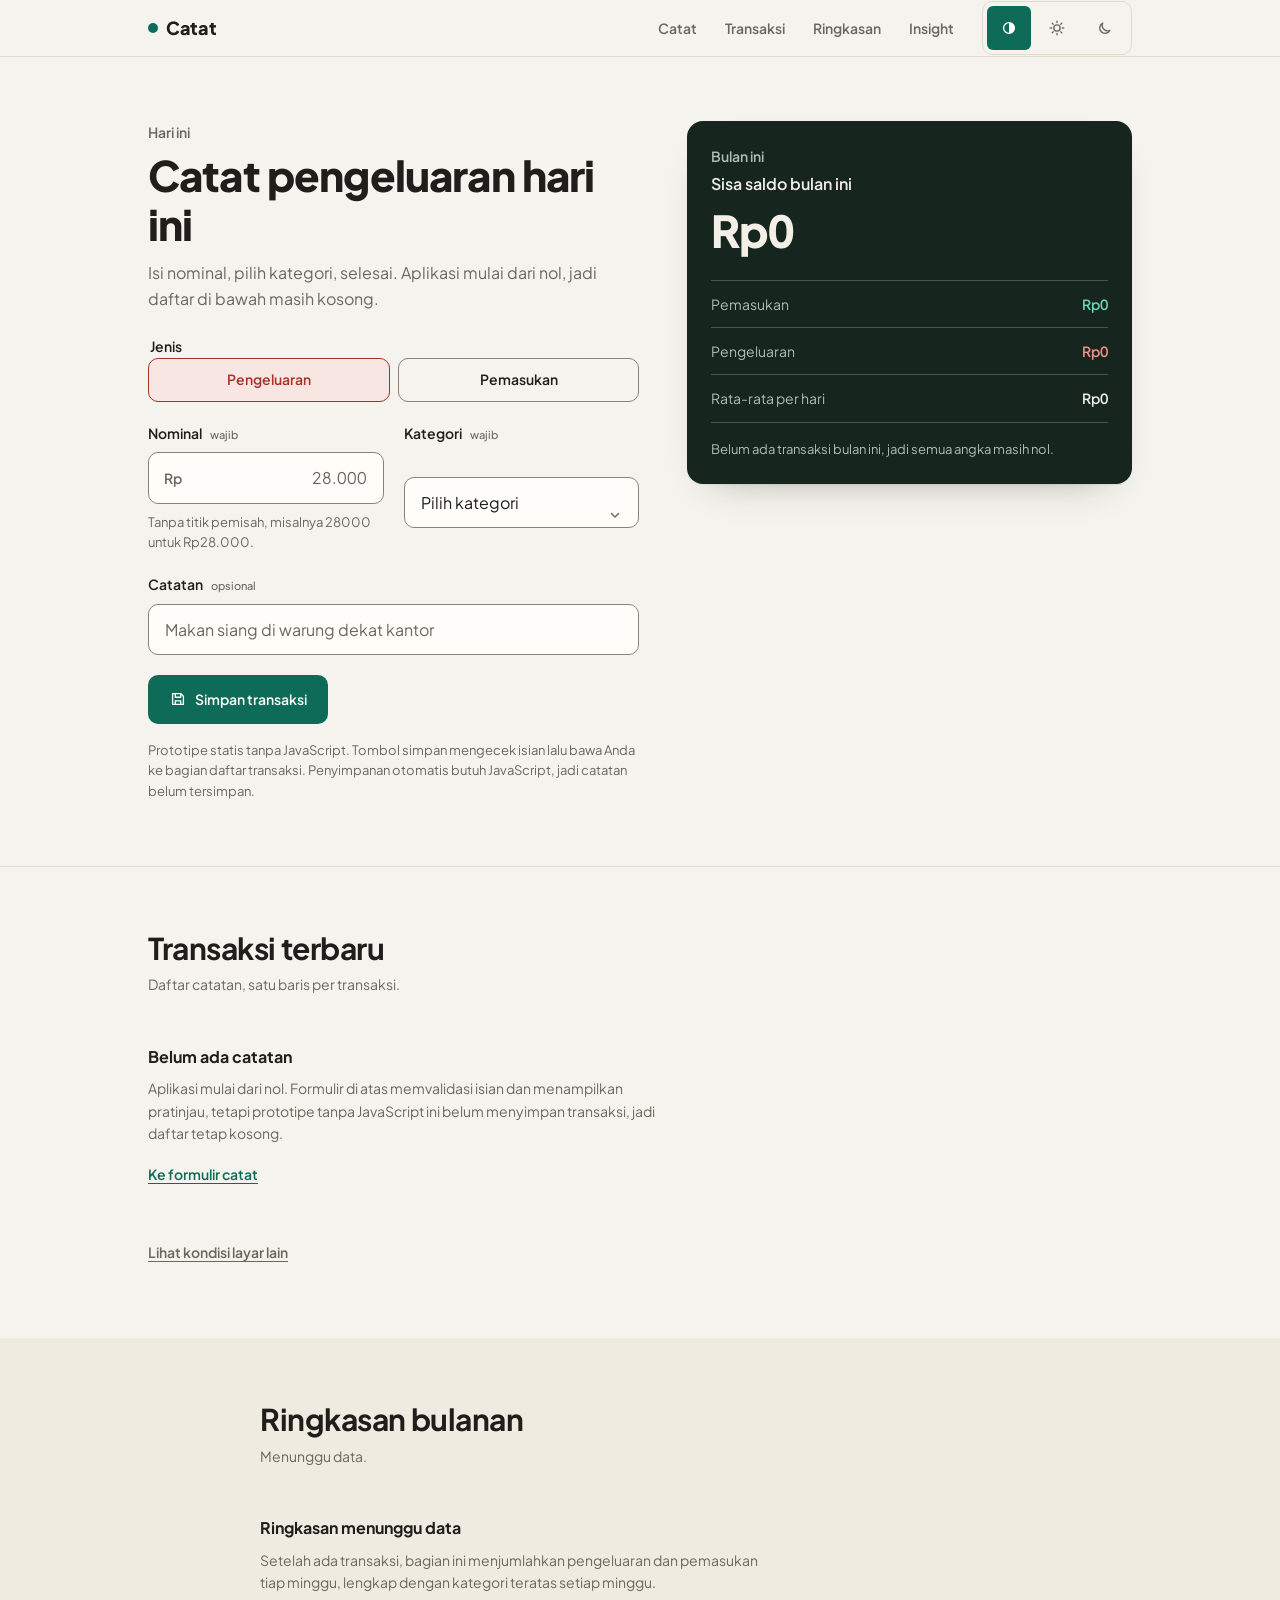
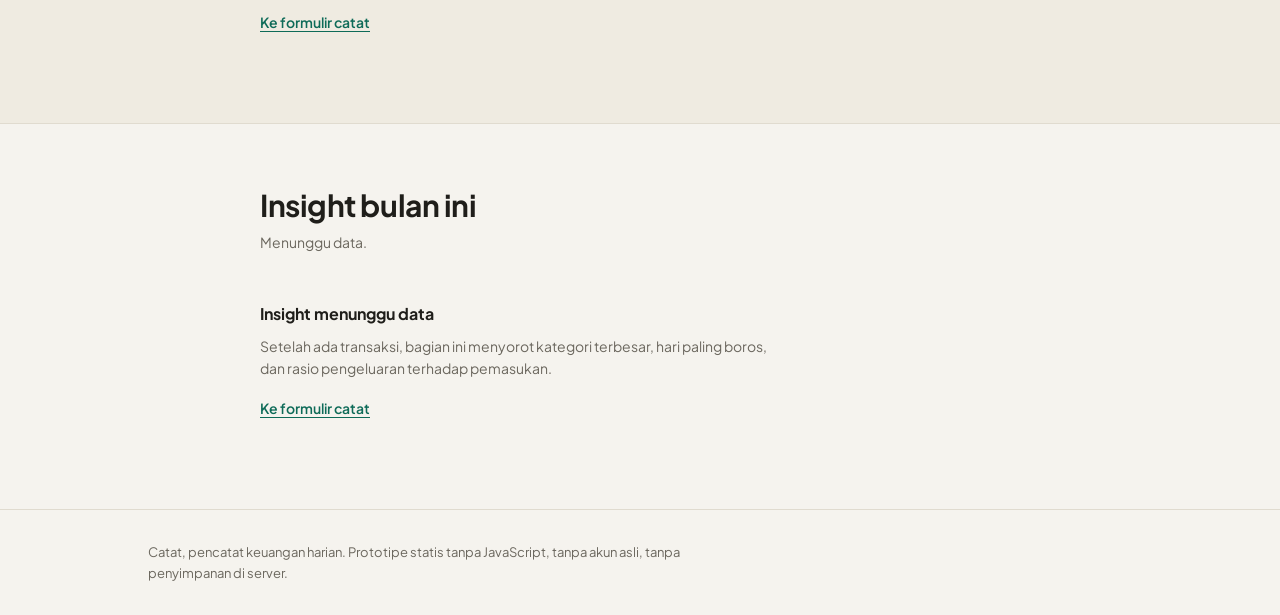
==== app.html @ de1c6856 "login page" ====
<!DOCTYPE html>
<html lang="id">
<head>
<meta charset="utf-8">
<meta name="viewport" content="width=device-width, initial-scale=1">
<meta name="color-scheme" content="light dark">
<meta name="description" content="Catat aplikasi, catat pengeluaran dan pemasukan harian. Mulai dari nol, tanpa transaksi contoh.">
<title>Aplikasi Catat</title>
<link rel="preconnect" href="https://fonts.googleapis.com">
<link rel="preconnect" href="https://fonts.gstatic.com" crossorigin>
<link href="https://fonts.googleapis.com/css2?family=Plus+Jakarta+Sans:wght@400;500;600;700;800&display=swap" rel="stylesheet">
<link rel="stylesheet" href="style.css">
</head>
<body>
<a class="skip-link" href="#main">Langsung ke konten</a>

<svg width="0" height="0" aria-hidden="true" focusable="false" class="svg-defs">
  <defs>
    <symbol id="i-buka" viewBox="0 0 20 20">
      <path d="M5.5 8 10 12.5 14.5 8" fill="none" stroke="currentColor" stroke-width="1.75" stroke-linecap="round" stroke-linejoin="round"/>
    </symbol>
    <symbol id="i-simpan" viewBox="0 0 20 20">
      <path d="M4 4h9l3 3v9H4zM7 4v4h6V4M7 16v-4h6v4" fill="none" stroke="currentColor" stroke-width="1.5" stroke-linejoin="round"/>
    </symbol>
    <symbol id="i-terang" viewBox="0 0 20 20">
      <circle cx="10" cy="10" r="3.5" fill="none" stroke="currentColor" stroke-width="1.5"/>
      <path d="M10 2.5v1.5M10 16v1.5M2.5 10H4M16 10h1.5M4.7 4.7l1.1 1.1M14.2 14.2l1.1 1.1M15.3 4.7l-1.1 1.1M5.8 14.2l-1.1 1.1" fill="none" stroke="currentColor" stroke-width="1.5" stroke-linecap="round"/>
    </symbol>
    <symbol id="i-gelap" viewBox="0 0 20 20">
      <path d="M15.5 12.5A6 6 0 0 1 7.5 4.5a6 6 0 1 0 8 8Z" fill="none" stroke="currentColor" stroke-width="1.5" stroke-linejoin="round"/>
    </symbol>
    <symbol id="i-sistem" viewBox="0 0 20 20">
      <circle cx="10" cy="10" r="6" fill="none" stroke="currentColor" stroke-width="1.5"/>
      <path d="M10 4a6 6 0 0 1 0 12Z" fill="currentColor"/>
    </symbol>
    <symbol id="i-peringatan" viewBox="0 0 20 20">
      <path d="M10 3.5 17.5 16.5h-15z" fill="none" stroke="currentColor" stroke-width="1.5" stroke-linejoin="round"/>
      <path d="M10 8.5v3.5" fill="none" stroke="currentColor" stroke-width="1.75" stroke-linecap="round"/>
      <path d="M10 14.5h.01" fill="none" stroke="currentColor" stroke-width="2" stroke-linecap="round"/>
    </symbol>
  </defs>
</svg>

<header class="topbar">
  <div class="wrap topbar-inner">
    <a class="wordmark" href="index.html">
      <span class="wordmark-mark" aria-hidden="true"></span>
      <span class="wordmark-text">Catat</span>
    </a>

    <nav class="topnav" aria-label="Bagian aplikasi">
      <a class="topnav-link" href="#catat">Catat</a>
      <a class="topnav-link" href="#transaksi-terbaru">Transaksi</a>
      <a class="topnav-link" href="#ringkasan-bulanan">Ringkasan</a>
      <a class="topnav-link" href="#insight">Insight</a>
    </nav>

    <fieldset class="appearance">
      <legend class="sr-only">Tampilan halaman</legend>
      <input class="appearance-input" type="radio" name="tampilan" id="tampilan-sistem" value="sistem" checked>
      <label class="appearance-option" for="tampilan-sistem" title="Ikuti pengaturan perangkat">
        <svg class="icon" aria-hidden="true" width="18" height="18"><use href="#i-sistem"/></svg>
        <span class="sr-only">Ikuti pengaturan perangkat</span>
      </label>
      <input class="appearance-input" type="radio" name="tampilan" id="tampilan-terang" value="terang">
      <label class="appearance-option" for="tampilan-terang" title="Tampilan terang">
        <svg class="icon" aria-hidden="true" width="18" height="18"><use href="#i-terang"/></svg>
        <span class="sr-only">Tampilan terang</span>
      </label>
      <input class="appearance-input" type="radio" name="tampilan" id="tampilan-gelap" value="gelap">
      <label class="appearance-option" for="tampilan-gelap" title="Tampilan gelap">
        <svg class="icon" aria-hidden="true" width="18" height="18"><use href="#i-gelap"/></svg>
        <span class="sr-only">Tampilan gelap</span>
      </label>
    </fieldset>
  </div>
</header>

<main id="main">

  <section class="section section-entry" id="catat" aria-labelledby="judul-catat">
    <div class="wrap entry-grid">

      <div class="entry-form-col">
        <p class="section-kicker">Hari ini</p>
        <h1 class="h1" id="judul-catat">Catat pengeluaran hari ini</h1>
        <p class="lede">Isi nominal, pilih kategori, selesai. Aplikasi mulai dari nol, jadi daftar di bawah masih kosong.</p>

        <form class="entry-form" action="#transaksi-terbaru" method="get">

          <fieldset class="field-group">
            <legend class="label">Jenis</legend>
            <div class="segmented">
              <input class="segmented-input" type="radio" name="jenis" id="jenis-keluar" value="keluar" checked>
              <label class="segmented-option segmented-option--out" for="jenis-keluar">Pengeluaran</label>
              <input class="segmented-input" type="radio" name="jenis" id="jenis-masuk" value="masuk">
              <label class="segmented-option segmented-option--in" for="jenis-masuk">Pemasukan</label>
            </div>
          </fieldset>

          <div class="field-row">
            <p class="field">
              <label class="label" for="nominal">Nominal <span class="label-required" aria-hidden="true">wajib</span></label>
              <span class="input-money">
                <span class="input-affix" aria-hidden="true">Rp</span>
                <input class="input input--money" type="number" id="nominal" name="nominal" min="1000" step="100" inputmode="numeric" placeholder="28.000" required aria-describedby="bantuan-nominal">
              </span>
              <span class="hint" id="bantuan-nominal">Tanpa titik pemisah, misalnya 28000 untuk Rp28.000.</span>
            </p>

            <p class="field">
              <label class="label" for="kategori">Kategori <span class="label-required" aria-hidden="true">wajib</span></label>
              <span class="select-wrap">
                <select class="select" id="kategori" name="kategori" required>
                  <option value="" disabled selected>Pilih kategori</option>
                  <optgroup label="Pengeluaran">
                    <option value="makanan">Makanan dan Minuman</option>
                    <option value="transportasi">Transportasi</option>
                    <option value="belanja">Belanja</option>
                    <option value="lainnya">Lainnya</option>
                  </optgroup>
                  <optgroup label="Pemasukan">
                    <option value="gaji">Gaji</option>
                    <option value="bonus">Bonus</option>
                    <option value="lainnya-masuk">Lainnya</option>
                  </optgroup>
                </select>
                <svg class="icon select-caret" aria-hidden="true" width="16" height="16"><use href="#i-buka"/></svg>
              </span>
            </p>
          </div>

          <p class="field">
            <label class="label" for="catatan">Catatan <span class="label-optional">opsional</span></label>
            <input class="input" type="text" id="catatan" name="catatan" maxlength="60" placeholder="Makan siang di warung dekat kantor">
          </p>

          <p class="entry-preview" role="status">
            <span class="entry-preview-label">Siap dicatat</span>
            <span class="entry-preview-text"></span>
          </p>

          <div class="field-error" role="alert">
            <svg class="icon" aria-hidden="true" width="18" height="18"><use href="#i-peringatan"/></svg>
            <p class="field-error-text">Nominal dan kategori belum lengkap. Isi keduanya sebelum menyimpan.</p>
          </div>

          <button class="btn btn--primary" type="submit">
            <svg class="icon" aria-hidden="true" width="18" height="18"><use href="#i-simpan"/></svg>
            Simpan transaksi
          </button>

          <p class="form-note">Prototipe statis tanpa JavaScript. Tombol simpan mengecek isian lalu bawa Anda ke bagian daftar transaksi. Penyimpanan otomatis butuh JavaScript, jadi catatan belum tersimpan.</p>
        </form>
      </div>

      <aside class="panel" aria-labelledby="judul-panel">
        <p class="panel-kicker">Bulan ini</p>
        <h2 class="panel-title" id="judul-panel">Sisa saldo bulan ini</h2>
        <p class="panel-figure">Rp0</p>

        <dl class="panel-rows">
          <div class="panel-row">
            <dt>Pemasukan</dt>
            <dd class="num num--in">Rp0</dd>
          </div>
          <div class="panel-row">
            <dt>Pengeluaran</dt>
            <dd class="num num--out">Rp0</dd>
          </div>
          <div class="panel-row">
            <dt>Rata-rata per hari</dt>
            <dd class="num">Rp0</dd>
          </div>
        </dl>

        <p class="panel-foot">Belum ada transaksi bulan ini, jadi semua angka masih nol.</p>
      </aside>

    </div>
  </section>

  <section class="section section-ledger" id="transaksi-terbaru" aria-labelledby="judul-transaksi">
    <div class="wrap">

      <header class="section-head">
        <div>
          <h2 class="h2" id="judul-transaksi">Transaksi terbaru</h2>
          <p class="section-meta">Daftar catatan, satu baris per transaksi.</p>
        </div>
      </header>

      <div class="state state--empty">
        <p class="state-title">Belum ada catatan</p>
        <p class="state-text">Aplikasi mulai dari nol. Formulir di atas memvalidasi isian dan menampilkan pratinjau, tetapi prototipe tanpa JavaScript ini belum menyimpan transaksi, jadi daftar tetap kosong.</p>
        <p class="state-action"><a href="#catat">Ke formulir catat</a></p>
      </div>

      <div class="state state--loading" role="status">
        <p class="state-title">Memuat catatan</p>
        <div class="skeleton" aria-hidden="true"><span class="skeleton-bar"></span><span class="skeleton-bar"></span><span class="skeleton-bar"></span></div>
      </div>

      <div class="state state--error" role="alert">
        <p class="state-title"><svg class="icon" aria-hidden="true" width="18" height="18"><use href="#i-peringatan"/></svg> Catatan gagal dimuat</p>
        <p class="state-text">Penyimpanan lokal tidak dapat dibaca. Periksa izin penyimpanan peramban, lalu muat ulang halaman.</p>
      </div>

      <div class="ledger-foot">
        <details class="state-switch">
          <summary class="state-switch-summary">Lihat kondisi layar lain</summary>
          <div class="state-switch-body">
            <p class="state-switch-note">Prototipe statis, jadi kondisi berikut disimulasikan untuk menunjukkan tampilan layar yang akan muncul saat ada data.</p>
            <input class="state-input" type="radio" name="kondisi" id="kondisi-kosong" value="kosong" checked>
            <label class="chip" for="kondisi-kosong">Belum ada data</label>
            <input class="state-input" type="radio" name="kondisi" id="kondisi-memuat" value="memuat">
            <label class="chip" for="kondisi-memuat">Sedang memuat</label>
            <input class="state-input" type="radio" name="kondisi" id="kondisi-gagal" value="gagal">
            <label class="chip" for="kondisi-gagal">Gagal memuat</label>
          </div>
        </details>
      </div>

    </div>
  </section>

  <section class="section section-weeks" id="ringkasan-bulanan" aria-labelledby="judul-ringkasan">
    <div class="wrap wrap--narrow">
      <header class="section-head">
        <div>
          <h2 class="h2" id="judul-ringkasan">Ringkasan bulanan</h2>
          <p class="section-meta">Menunggu data.</p>
        </div>
      </header>

      <div class="state state--empty">
        <p class="state-title">Ringkasan menunggu data</p>
        <p class="state-text">Setelah ada transaksi, bagian ini menjumlahkan pengeluaran dan pemasukan tiap minggu, lengkap dengan kategori teratas setiap minggu.</p>
        <p class="state-action"><a href="#catat">Ke formulir catat</a></p>
      </div>
    </div>
  </section>

  <section class="section section-insight" id="insight" aria-labelledby="judul-insight">
    <div class="wrap wrap--narrow">
      <header class="section-head">
        <div>
          <h2 class="h2" id="judul-insight">Insight bulan ini</h2>
          <p class="section-meta">Menunggu data.</p>
        </div>
      </header>

      <div class="state state--empty">
        <p class="state-title">Insight menunggu data</p>
        <p class="state-text">Setelah ada transaksi, bagian ini menyorot kategori terbesar, hari paling boros, dan rasio pengeluaran terhadap pemasukan.</p>
        <p class="state-action"><a href="#catat">Ke formulir catat</a></p>
      </div>
    </div>
  </section>

</main>

<footer class="footer">
  <div class="wrap footer-inner">
    <p class="footer-text">Catat, pencatat keuangan harian. Prototipe statis tanpa JavaScript, tanpa akun asli, tanpa penyimpanan di server.</p>
  </div>
</footer>
</body>
</html>
---- style.css ----
/* Angka tabular dipakai di kolom rupiah supaya nominal sejajar vertikal, dan
   bayangan hanya untuk panel saldo karena panel itu titik fokus halaman. */

:root {
  color-scheme: light dark;

  --bg: #f5f3ee;
  --surface: #fffdfa;
  --sunken: #efebe1;
  --text: #1f1e1a;
  --text-muted: #6b675e;
  --border: #e0dbcf;
  --border-control: #8a8275;
  --accent: #0e6b58;
  --accent-strong: #0a5445;
  --accent-soft: #dcece7;
  --on-accent: #ffffff;
  --danger: #a8322a;
  --danger-soft: #f8e6e3;
  --panel-bg: #16261f;
  --panel-text: #f2efe7;
  --panel-muted: #aebdb5;
  --panel-in: #6fd3b6;
  --panel-out: #f0928a;
  --panel-line: #3e5a4e;
  --focus: #0e6b58;

  --font: "Plus Jakarta Sans", system-ui, -apple-system, "Segoe UI", sans-serif;
  --fs-3xs: 0.6875rem;
  --fs-xs: 0.8125rem;
  --fs-sm: 0.875rem;
  --fs-base: 1rem;
  --fs-lg: 1.125rem;
  --fs-xl: clamp(1.125rem, 1.05rem + 0.4vw, 1.3125rem);
  --fs-2xl: clamp(1.5rem, 1.28rem + 1vw, 1.875rem);
  --fs-3xl: clamp(1.75rem, 1.4rem + 1.7vw, 2.625rem);
  --fs-figure: clamp(2rem, 1.55rem + 2.4vw, 2.75rem);
  --lh-tight: 1.15;
  --lh-snug: 1.35;
  --lh-normal: 1.6;

  --space-1: 0.25rem;
  --space-2: 0.5rem;
  --space-3: 0.75rem;
  --space-4: 1rem;
  --space-5: 1.25rem;
  --space-6: 1.5rem;
  --space-8: 2rem;
  --space-10: 2.5rem;
  --space-12: 3rem;
  --space-16: 4rem;

  /* Radius: kontrol rapat, panel longgar */
  --r-sm: 6px;
  --r-md: 10px;
  --r-lg: 16px;
  --r-pill: 999px;

  --shadow-panel: 0 1px 2px rgb(31 30 26 / 0.07), 0 18px 40px -28px rgb(31 30 26 / 0.45);

  --hair: 1px;
  --bar-h: 6px;
  --focus-ring: 2px;

  --wrap: 64rem;
  --wrap-narrow: 50rem;
  --topbar-h: 3.5rem;
  --tap: 2.75rem;

  --dur-fast: 150ms;
  --dur: 200ms;
  --dur-slow: 280ms;
  --ease: cubic-bezier(0.2, 0, 0.1, 1);
}

/* Mode gelap aktif dari pilihan pengguna atau dari setelan sistem */
@media (prefers-color-scheme: dark) {
  :root:has(#tampilan-sistem:checked) {
    --bg: #17150f;
    --surface: #1f1c16;
    --sunken: #2a261e;
    --text: #f0ece3;
    --text-muted: #a8a296;
    --border: #36322a;
    --border-control: #6e6a5e;
    --accent: #5cc4a9;
    --accent-strong: #7ad6bf;
    --accent-soft: #16302a;
    --on-accent: #0a1f1a;
    --danger: #f0928a;
    --danger-soft: #3a1f1c;
    --panel-bg: #242019;
    --panel-text: #f0ece3;
    --panel-muted: #a8a296;
    --panel-in: #5cc4a9;
    --panel-out: #f0928a;
    --panel-line: #3a362e;
    --focus: #7ad6bf;
  }
}

:root:has(#tampilan-gelap:checked) {
  --bg: #17150f;
  --surface: #1f1c16;
  --sunken: #2a261e;
  --text: #f0ece3;
  --text-muted: #a8a296;
  --border: #36322a;
  --border-control: #6e6a5e;
  --accent: #5cc4a9;
  --accent-strong: #7ad6bf;
  --accent-soft: #16302a;
  --on-accent: #0a1f1a;
  --danger: #f0928a;
  --danger-soft: #3a1f1c;
  --panel-bg: #242019;
  --panel-text: #f0ece3;
  --panel-muted: #a8a296;
  --panel-in: #5cc4a9;
  --panel-out: #f0928a;
  --panel-line: #3a362e;
  --focus: #7ad6bf;
}

*,
*::before,
*::after { box-sizing: border-box; }

body {
  margin: 0;
  background: var(--bg);
  color: var(--text);
  font-family: var(--font);
  font-size: var(--fs-base);
  line-height: var(--lh-normal);
  -webkit-text-size-adjust: 100%;
}

h1, h2, h3, p, dl, dd, figure { margin: 0; }
ul, ol { margin: 0; padding: 0; list-style: none; }
svg { display: block; flex: none; }
:where(a) { color: inherit; }
:where(button, input, select, textarea) { font: inherit; color: inherit; }

summary { list-style: none; cursor: pointer; }
summary::-webkit-details-marker { display: none; }

::selection { background: var(--accent-soft); color: var(--text); }

:focus-visible {
  outline: var(--focus-ring) solid var(--focus);
  outline-offset: 2px;
}

.svg-defs { position: absolute; width: 0; height: 0; overflow: hidden; }

.sr-only {
  position: absolute;
  width: 1px;
  height: 1px;
  padding: 0;
  overflow: hidden;
  clip-path: inset(50%);
  white-space: nowrap;
}

.skip-link {
  position: fixed;
  top: var(--space-2);
  left: var(--space-2);
  z-index: 60;
  padding: var(--space-3) var(--space-4);
  border-radius: var(--r-md);
  background: var(--accent);
  color: var(--on-accent);
  font-size: var(--fs-sm);
  font-weight: 600;
  text-decoration: none;
  transform: translateY(-200%);
  transition: transform var(--dur) var(--ease);
}
.skip-link:focus-visible { transform: translateY(0); }

:where(a, button, input, select, textarea, summary, [tabindex]):focus-visible {
  outline: var(--focus-ring) solid var(--focus);
  outline-offset: 2px;
}

.wrap {
  width: 100%;
  max-width: var(--wrap);
  margin-inline: auto;
  padding-inline: var(--space-4);
}
.wrap--narrow { max-width: var(--wrap-narrow); }

.section { padding-block: var(--space-12); }
.section-ledger { border-top: 1px solid var(--border); }
.section-weeks { background: var(--sunken); }
.section-insight { border-top: 1px solid var(--border); }
:target { scroll-margin-top: calc(var(--topbar-h) + var(--space-4)); }

.section-head {
  display: flex;
  flex-wrap: wrap;
  align-items: flex-end;
  justify-content: space-between;
  gap: var(--space-4);
  margin-bottom: var(--space-6);
}

.section-kicker {
  margin-bottom: var(--space-2);
  color: var(--text-muted);
  font-size: var(--fs-sm);
  font-weight: 600;
}

.h1 {
  max-width: 22ch;
  font-size: var(--fs-3xl);
  font-weight: 800;
  line-height: var(--lh-tight);
  letter-spacing: -0.02em;
}
.h2 {
  font-size: var(--fs-2xl);
  font-weight: 700;
  line-height: var(--lh-tight);
  letter-spacing: -0.015em;
}
.section-meta { margin-top: var(--space-2); color: var(--text-muted); font-size: var(--fs-sm); }
.lede { max-width: 46ch; margin-top: var(--space-3); color: var(--text-muted); }

.topbar {
  position: sticky;
  top: 0;
  z-index: 40;
  background: var(--bg);
  border-bottom: 1px solid var(--border);
}

.topbar-inner {
  display: flex;
  align-items: center;
  gap: var(--space-4);
  min-height: var(--topbar-h);
}

.wordmark {
  display: flex;
  align-items: center;
  gap: var(--space-2);
  min-height: var(--tap);
  margin-inline-end: auto;
  font-size: var(--fs-lg);
  font-weight: 800;
  letter-spacing: -0.02em;
  text-decoration: none;
}
.wordmark-mark {
  width: 0.625rem;
  height: 0.625rem;
  border-radius: var(--r-pill);
  background: var(--accent);
  transition: transform var(--dur) var(--ease);
}
.wordmark:hover .wordmark-mark { transform: scale(1.35); }

.topnav { display: none; gap: var(--space-1); }
.topnav-link {
  display: grid;
  place-items: center;
  min-height: var(--tap);
  padding-inline: var(--space-3);
  border-radius: var(--r-md);
  color: var(--text-muted);
  font-size: var(--fs-sm);
  font-weight: 600;
  text-decoration: none;
  transition: background-color var(--dur-fast) var(--ease), color var(--dur-fast) var(--ease);
}
.topnav-link:hover { background: var(--sunken); color: var(--text); }
.topnav-link:active { background: var(--border); }

.appearance {
  display: flex;
  gap: var(--space-1);
  margin: 0;
  padding: var(--space-1);
  border: 1px solid var(--border);
  border-radius: var(--r-md);
}
.appearance-input { position: absolute; opacity: 0; pointer-events: none; }
.appearance-option {
  display: grid;
  place-items: center;
  width: var(--tap);
  height: var(--tap);
  border-radius: var(--r-sm);
  color: var(--text-muted);
  cursor: pointer;
  transition: background-color var(--dur-fast) var(--ease), color var(--dur-fast) var(--ease);
}
.appearance-option:hover { background: var(--sunken); color: var(--text); }
.appearance-option:active { background: var(--border); }
.appearance-input:checked + .appearance-option { background: var(--accent); color: var(--on-accent); }
.appearance-input:focus-visible + .appearance-option { outline: var(--focus-ring) solid var(--focus); outline-offset: 2px; }

.entry-grid { display: grid; gap: var(--space-8); }
.entry-form { margin-top: var(--space-6); max-width: 34rem; }

.field-group { margin: 0 0 var(--space-5); padding: 0; border: 0; }
.field-row { display: grid; gap: var(--space-5); }
.field { display: grid; gap: var(--space-2); margin: 0 0 var(--space-5); }

.label { display: flex; align-items: baseline; gap: var(--space-2); font-size: var(--fs-sm); font-weight: 600; }
.label-required, .label-optional {
  font-size: var(--fs-3xs);
  font-weight: 500;
  color: var(--text-muted);
}
.hint { font-size: var(--fs-xs); color: var(--text-muted); }

.segmented { display: flex; gap: var(--space-2); }
.segmented-input { position: absolute; opacity: 0; pointer-events: none; }
.segmented-option {
  display: grid;
  place-items: center;
  flex: 1;
  min-height: var(--tap);
  border: 1px solid var(--border-control);
  border-radius: var(--r-md);
  font-size: var(--fs-sm);
  font-weight: 600;
  cursor: pointer;
  transition: background-color var(--dur-fast) var(--ease), border-color var(--dur-fast) var(--ease), color var(--dur-fast) var(--ease);
}
.segmented-option:hover { background: var(--sunken); }
.segmented-option:active { background: var(--border); }
.segmented-input:focus-visible + .segmented-option { outline: var(--focus-ring) solid var(--focus); outline-offset: 2px; }
.entry-form:has(#jenis-keluar:checked) .segmented-option--out {
  background: var(--danger-soft);
  border-color: var(--danger);
  color: var(--danger);
}
.entry-form:has(#jenis-masuk:checked) .segmented-option--in {
  background: var(--accent-soft);
  border-color: var(--accent);
  color: var(--accent);
}

.input, .select {
  width: 100%;
  min-height: var(--tap);
  padding: var(--space-3) var(--space-4);
  border: 1px solid var(--border-control);
  border-radius: var(--r-md);
  background: var(--surface);
  transition: border-color var(--dur-fast) var(--ease), background-color var(--dur-fast) var(--ease);
}
.input::placeholder { color: var(--text-muted); opacity: 1; }
.input:hover, .select:hover { border-color: var(--text-muted); }
.input:focus, .select:focus { border-color: var(--accent); }
.input:disabled, .select:disabled, .btn:disabled {
  border-color: var(--border);
  background: var(--sunken);
  color: var(--text-muted);
  cursor: not-allowed;
}

.input-money { position: relative; display: block; }
.input-affix {
  position: absolute;
  top: 50%;
  left: var(--space-4);
  transform: translateY(-50%);
  color: var(--text-muted);
  font-size: var(--fs-sm);
  font-weight: 600;
  pointer-events: none;
}
.input--money { padding-left: 3.25rem; text-align: right; font-variant-numeric: tabular-nums; }
.input--money::-webkit-outer-spin-button,
.input--money::-webkit-inner-spin-button { margin: 0; appearance: none; }
.input--money { -moz-appearance: textfield; }

.select-wrap { position: relative; display: block; }
.select { appearance: none; padding-right: var(--space-10); }
.select-caret {
  position: absolute;
  top: 50%;
  right: var(--space-4);
  transform: translateY(-50%);
  color: var(--text-muted);
  pointer-events: none;
}

.entry-preview {
  display: none;
  align-items: baseline;
  gap: var(--space-2);
  margin-bottom: var(--space-4);
  padding: var(--space-3) var(--space-4);
  border: 1px solid var(--accent);
  border-radius: var(--r-sm);
  background: var(--accent-soft);
  font-size: var(--fs-sm);
}
.entry-preview-label { font-weight: 700; }
.entry-form:has(#nominal:user-valid) .entry-preview { display: flex; }
.entry-form:has(#jenis-keluar:checked) .entry-preview-text::after {
  content: "pengeluaran. Klik simpan untuk membawa isian ke daftar di bawah.";
}
.entry-form:has(#jenis-masuk:checked) .entry-preview-text::after {
  content: "pemasukan. Klik simpan untuk membawa isian ke daftar di bawah.";
}

.field-error {
  display: none;
  align-items: flex-start;
  gap: var(--space-2);
  margin-bottom: var(--space-4);
  padding: var(--space-3) var(--space-4);
  border: 1px solid var(--danger);
  border-radius: var(--r-md);
  background: var(--danger-soft);
  color: var(--danger);
  font-size: var(--fs-sm);
  font-weight: 500;
}
.field-error .icon { margin-top: 0.2em; }
.entry-form:has(#nominal:user-invalid) .field-error,
.entry-form:has(#kategori:user-invalid) .field-error { display: flex; }
.input:user-invalid, .select:user-invalid { border-color: var(--danger); }

.form-note { margin-top: var(--space-4); color: var(--text-muted); font-size: var(--fs-xs); line-height: var(--lh-normal); }

.btn {
  display: inline-flex;
  align-items: center;
  justify-content: center;
  gap: var(--space-2);
  min-height: var(--tap);
  padding: var(--space-3) var(--space-5);
  border: 1px solid transparent;
  border-radius: var(--r-md);
  font-size: var(--fs-sm);
  font-weight: 600;
  text-align: center;
  text-decoration: none;
  cursor: pointer;
  transition: background-color var(--dur-fast) var(--ease), border-color var(--dur-fast) var(--ease), color var(--dur-fast) var(--ease), transform var(--dur-fast) var(--ease);
}
.btn--primary { background: var(--accent); color: var(--on-accent); }
.btn--primary:hover { background: var(--accent-strong); }
.btn--primary:active { transform: translateY(1px); }

.panel {
  padding: var(--space-6);
  border-radius: var(--r-lg);
  background: var(--panel-bg);
  color: var(--panel-text);
  box-shadow: var(--shadow-panel);
}
.panel-kicker { color: var(--panel-muted); font-size: var(--fs-sm); font-weight: 600; }
.panel-title { margin-top: var(--space-1); font-size: var(--fs-base); font-weight: 600; }
.panel-figure {
  margin-top: var(--space-2);
  font-size: var(--fs-figure);
  font-weight: 800;
  line-height: var(--lh-tight);
  letter-spacing: -0.03em;
  font-variant-numeric: tabular-nums;
}
.panel-rows { margin-top: var(--space-6); border-top: 1px solid var(--panel-line); }
.panel-row {
  display: flex;
  align-items: baseline;
  justify-content: space-between;
  gap: var(--space-4);
  padding-block: var(--space-3);
  border-bottom: 1px solid var(--panel-line);
  font-size: var(--fs-sm);
}
.panel-row dt { color: var(--panel-muted); }
.panel-row dd { font-weight: 600; font-variant-numeric: tabular-nums; }
.panel-foot { margin-top: var(--space-4); color: var(--panel-muted); font-size: var(--fs-xs); }

.num { font-variant-numeric: tabular-nums; }
.num--in { color: var(--accent); }
.num--out { color: var(--danger); }
.panel .num--in { color: var(--panel-in); }
.panel .num--out { color: var(--panel-out); }

/* Satu status tampil pada satu waktu, diatur radio tanpa JavaScript */
.state { display: none; padding-block: var(--space-6); }
.state-title { display: flex; align-items: center; gap: var(--space-2); font-weight: 700; }
.state-text { margin-top: var(--space-2); max-width: 52ch; color: var(--text-muted); font-size: var(--fs-sm); }
.state-action { margin-top: var(--space-4); }
.state-action a { color: var(--accent); font-size: var(--fs-sm); font-weight: 600; text-underline-offset: 0.2em; }
.state-action a:hover { color: var(--accent-strong); }
.state--error .state-title { color: var(--danger); }
.section-weeks .state--empty,
.section-insight .state--empty { display: block; }
.skeleton { display: grid; gap: var(--space-3); margin-top: var(--space-4); }
.skeleton-bar {
  height: 1.5rem;
  border-radius: var(--r-sm);
  background: var(--sunken);
  animation: denyut 1.2s var(--ease) infinite;
}
.skeleton-bar:nth-child(2) { width: 82%; }
.skeleton-bar:nth-child(3) { width: 64%; }
@keyframes denyut { 0%, 100% { opacity: 1; } 50% { opacity: 0.45; } }

.section-ledger:has(#kondisi-memuat:checked) .state--empty,
.section-ledger:has(#kondisi-gagal:checked) .state--empty,
.section-ledger:has(#kondisi-kosong:checked) .state--loading,
.section-ledger:has(#kondisi-gagal:checked) .state--loading,
.section-ledger:has(#kondisi-kosong:checked) .state--error,
.section-ledger:has(#kondisi-memuat:checked) .state--error { display: none; }
.section-ledger:has(#kondisi-kosong:checked) .state--empty,
.section-ledger:has(#kondisi-memuat:checked) .state--loading,
.section-ledger:has(#kondisi-gagal:checked) .state--error { display: block; }

.ledger-foot { padding-top: var(--space-5); }
.state-switch { font-size: var(--fs-sm); }
.state-switch-summary {
  display: inline-flex;
  align-items: center;
  min-height: var(--tap);
  color: var(--text-muted);
  font-weight: 600;
  text-decoration: underline;
  text-underline-offset: 0.2em;
}
.state-switch-summary:hover { color: var(--text); }
.state-switch-summary:active { color: var(--text-muted); }
.state-switch-body { display: grid; gap: var(--space-2); padding-top: var(--space-3); }
.state-switch-note { max-width: 56ch; color: var(--text-muted); font-size: var(--fs-xs); }

.state-input { position: absolute; opacity: 0; pointer-events: none; }
.chip {
  display: grid;
  place-items: center;
  min-height: var(--tap);
  padding-inline: var(--space-4);
  border: 1px solid var(--border-control);
  border-radius: var(--r-sm);
  color: var(--text-muted);
  font-size: var(--fs-sm);
  font-weight: 600;
  cursor: pointer;
  transition: background-color var(--dur-fast) var(--ease), border-color var(--dur-fast) var(--ease), color var(--dur-fast) var(--ease);
}
.chip:hover { border-color: var(--text-muted); color: var(--text); }
.chip:active { background: var(--sunken); }
.state-input:checked + .chip {
  border-color: var(--accent);
  background: var(--accent);
  color: var(--on-accent);
}
.state-input:focus-visible + .chip { outline: var(--focus-ring) solid var(--focus); outline-offset: 2px; }

/* Halaman penjelasan: hero rapat, lalu daftar bagian bergaya buku kas */
.hero { padding-block: var(--space-12) var(--space-10); }
.hero-inner { display: grid; gap: var(--space-5); }
.hero-actions { display: flex; flex-wrap: wrap; gap: var(--space-3); }
.hero-note {
  max-width: 58ch;
  padding: var(--space-3) var(--space-4);
  border: 1px solid var(--border);
  border-radius: var(--r-md);
  background: var(--sunken);
  color: var(--text-muted);
  font-size: var(--fs-xs);
}

.parts { border-top: 1px solid var(--border); }
.part { display: grid; gap: var(--space-1); padding-block: var(--space-5); border-bottom: 1px solid var(--border); }
.part-head { display: flex; align-items: baseline; justify-content: space-between; gap: var(--space-4); }
.part-name { font-size: var(--fs-lg); font-weight: 700; }
.part-link { color: var(--accent); font-size: var(--fs-sm); font-weight: 600; text-decoration: underline; text-underline-offset: 0.2em; }
.part-link:hover { color: var(--accent-strong); }
.part-text { max-width: 62ch; color: var(--text-muted); font-size: var(--fs-sm); }

.demo-card {
  display: grid;
  gap: var(--space-4);
  max-width: 34rem;
  padding: var(--space-6);
  border: 1px solid var(--border);
  border-radius: var(--r-lg);
  background: var(--surface);
}
.demo-title { font-size: var(--fs-xl); font-weight: 700; }
.demo-text { max-width: 56ch; color: var(--text-muted); font-size: var(--fs-sm); }
.demo-rows { display: grid; gap: var(--space-2); padding-top: var(--space-4); border-top: 1px solid var(--border); }
.demo-row { display: flex; justify-content: space-between; gap: var(--space-4); font-size: var(--fs-sm); }
.demo-row dt { color: var(--text-muted); }
.demo-row dd { font-weight: 700; word-break: break-all; }

/* Halaman masuk: satu kartu sebagai titik fokus */
.auth { display: grid; align-items: start; padding-block: var(--space-12) var(--space-16); }
.auth-card {
  display: grid;
  gap: var(--space-5);
  width: 100%;
  max-width: 28rem;
  margin-inline: auto;
  padding: var(--space-6);
  border: 1px solid var(--border);
  border-radius: var(--r-lg);
  background: var(--surface);
  box-shadow: var(--shadow-panel);
}
.auth-creds {
  display: grid;
  gap: var(--space-2);
  padding: var(--space-4);
  border: 1px dashed var(--border-control);
  border-radius: var(--r-md);
  background: var(--sunken);
}
.auth-creds-title { color: var(--text-muted); font-size: var(--fs-xs); font-weight: 600; }
.auth-form { display: grid; gap: var(--space-5); }
.auth-submit { border-color: var(--border-control); background: transparent; color: var(--text-muted); }
.auth-card:has(.auth-form:valid) .auth-submit { border-color: transparent; background: var(--accent); color: var(--on-accent); }
.auth-card:has(.auth-form:valid) .auth-submit:hover { background: var(--accent-strong); }
.auth-card:has(.auth-form:valid) .auth-submit:active { transform: translateY(1px); }
.auth-card:has(.auth-form .input:user-invalid) .field-error { display: flex; }
.auth-note { color: var(--text-muted); font-size: var(--fs-xs); line-height: var(--lh-normal); }
.auth-back { font-size: var(--fs-sm); font-weight: 600; color: var(--accent); text-underline-offset: 0.2em; }
.auth-back:hover { color: var(--accent-strong); }

.footer { border-top: 1px solid var(--border); padding-block: var(--space-8); }
.footer-inner { display: grid; gap: var(--space-2); }
.footer-text { max-width: 60ch; color: var(--text-muted); font-size: var(--fs-xs); }

@media (min-width: 30rem) {
  .wrap { padding-inline: var(--space-5); }
}

@media (min-width: 48rem) {
  .topnav { display: flex; }
  .field-row { grid-template-columns: 1fr 1fr; }
  .section { padding-block: var(--space-16); }
}

@media (min-width: 60rem) {
  .entry-grid {
    grid-template-columns: 1.05fr 0.95fr;
    align-items: start;
    gap: var(--space-12);
  }
  .panel { position: sticky; top: calc(var(--topbar-h) + var(--space-5)); }
}

@media (prefers-reduced-motion: no-preference) {
  html { scroll-behavior: smooth; }
}

@media (prefers-reduced-motion: reduce) {
  *,
  *::before,
  *::after {
    animation-duration: 1ms !important;
    animation-iteration-count: 1 !important;
    transition-duration: 1ms !important;
    scroll-behavior: auto !important;
  }
  .skeleton-bar { opacity: 0.6; }
}

@media print {
  .topbar, .entry-form, .skip-link, .state-switch { display: none; }
  body { background: #fff; color: #000; }
  .section { padding-block: var(--space-4); }
  .panel, .auth-card, .demo-card { box-shadow: none; border: 1px solid #999; background: #fff; color: #000; }
  .panel-figure, .num { color: #000; }
}
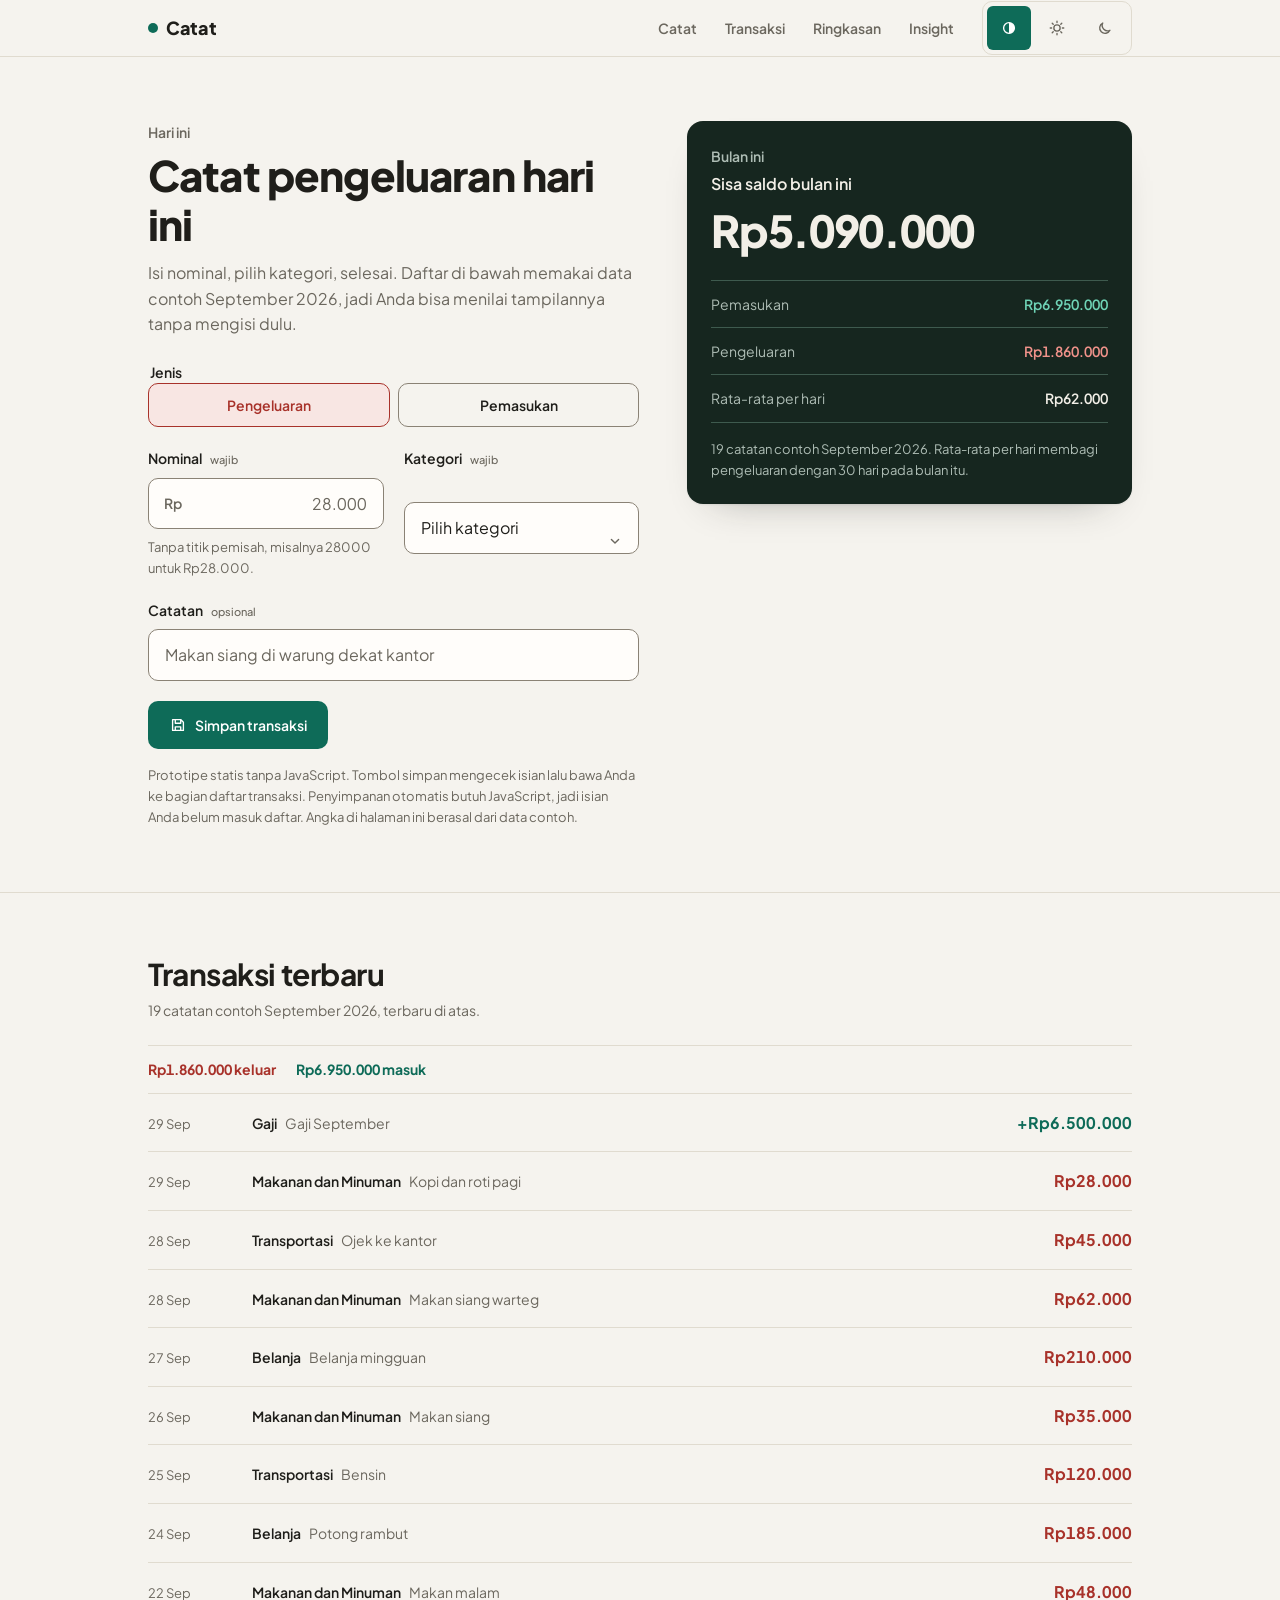
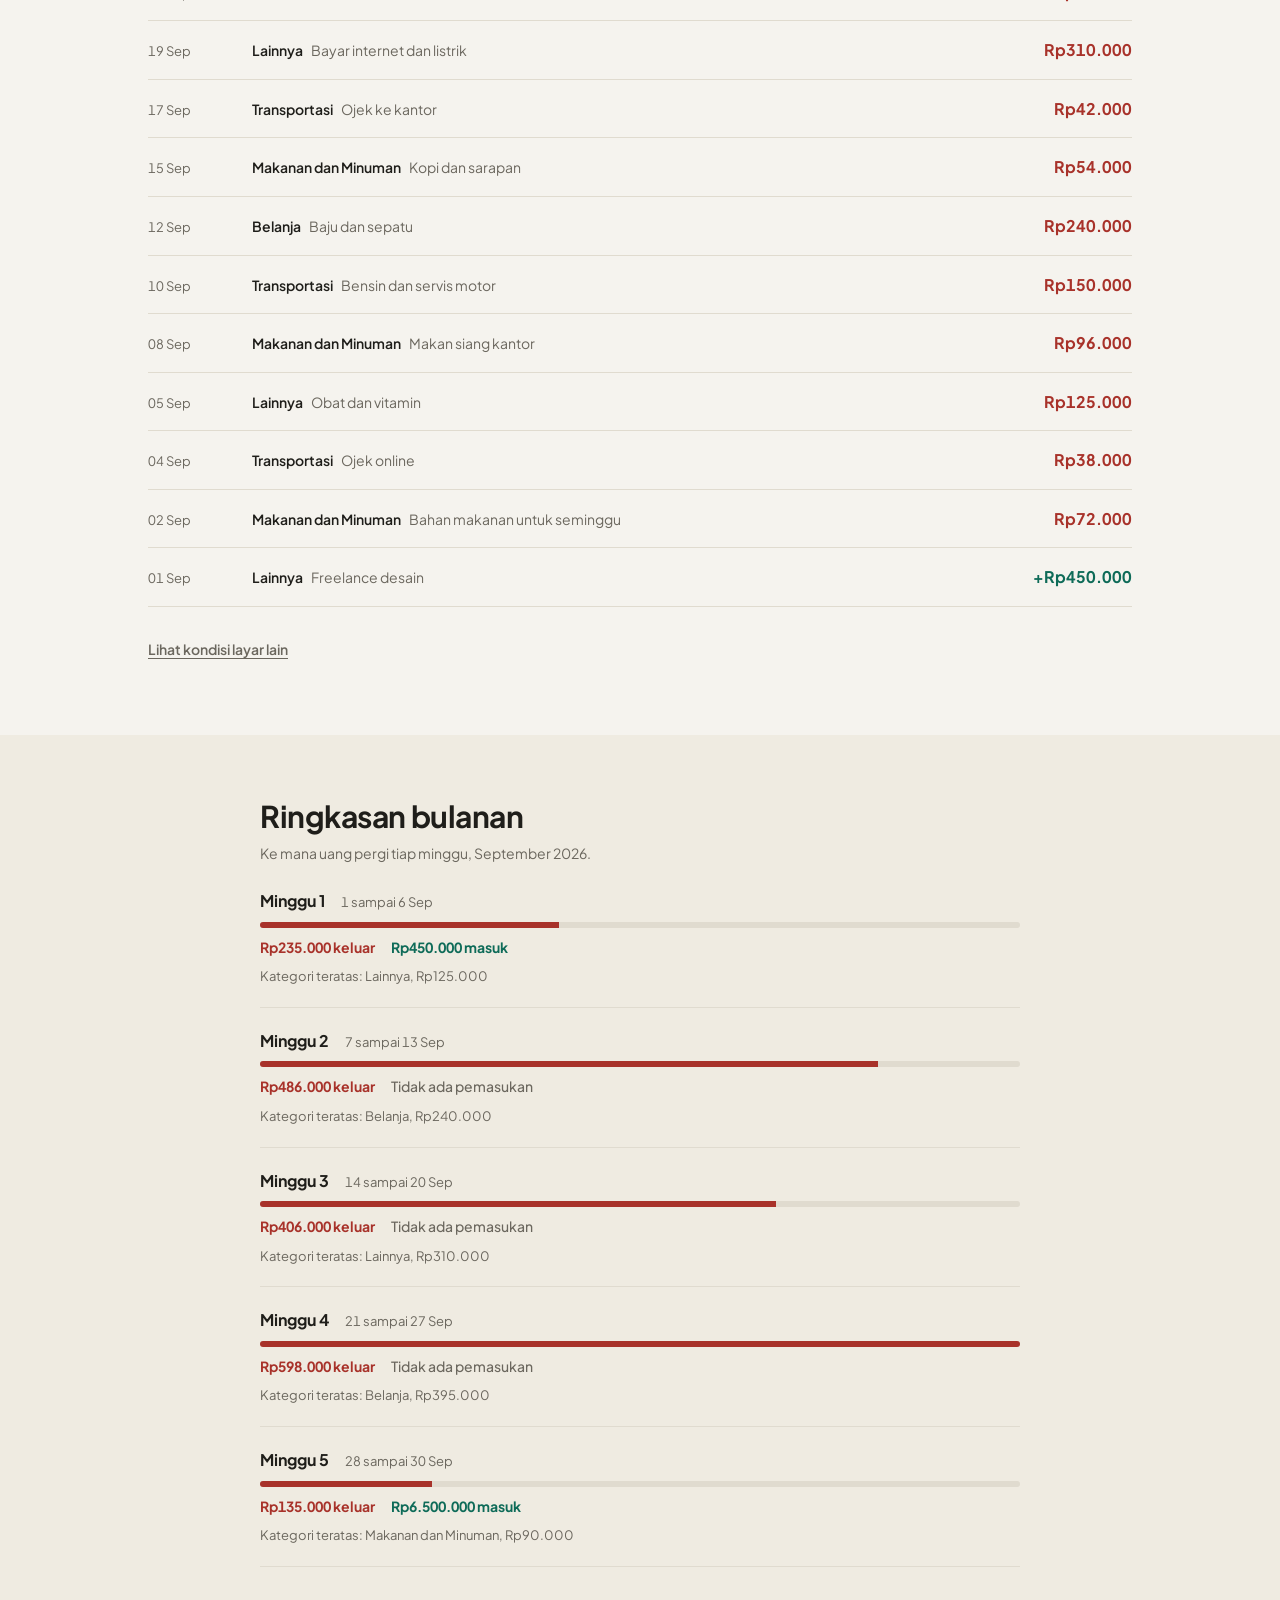
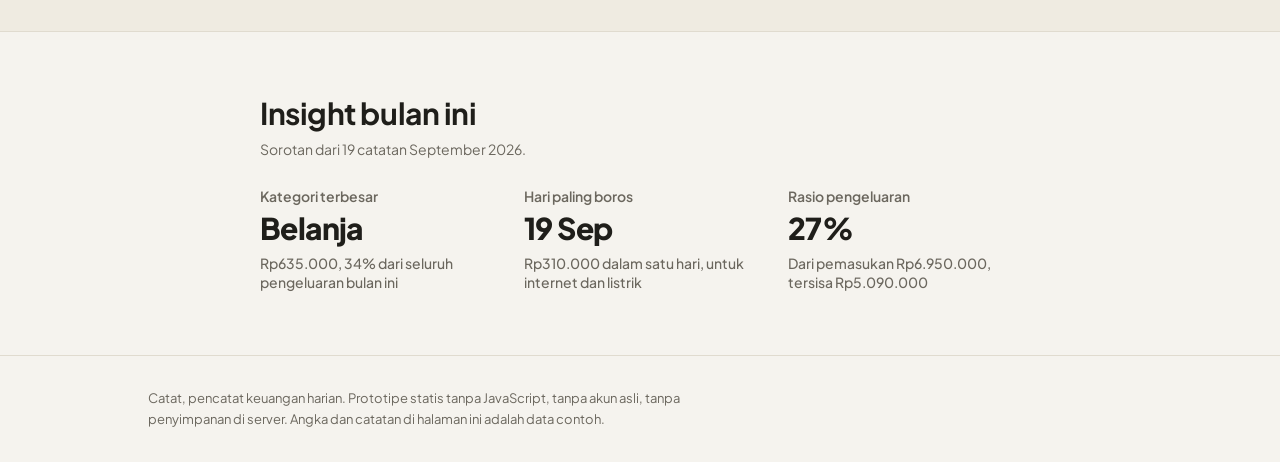
==== commit 136f7644: "revision" ====
--- a/app.html
+++ b/app.html
@@ -4,8 +4,8 @@
 <meta charset="utf-8">
 <meta name="viewport" content="width=device-width, initial-scale=1">
 <meta name="color-scheme" content="light dark">
-<meta name="description" content="Catat aplikasi, catat pengeluaran dan pemasukan harian. Mulai dari nol, tanpa transaksi contoh.">
-<title>Aplikasi Catat</title>
+<meta name="description" content="Catat aplikasi, catat pengeluaran dan pemasukan harian, lalu baca ulang sebagai daftar, ringkasan mingguan, dan sorotan bulanan.">
+<title>Catat.</title>
 <link rel="preconnect" href="https://fonts.googleapis.com">
 <link rel="preconnect" href="https://fonts.gstatic.com" crossorigin>
 <link href="https://fonts.googleapis.com/css2?family=Plus+Jakarta+Sans:wght@400;500;600;700;800&display=swap" rel="stylesheet">
@@ -84,7 +84,7 @@
       <div class="entry-form-col">
         <p class="section-kicker">Hari ini</p>
         <h1 class="h1" id="judul-catat">Catat pengeluaran hari ini</h1>
-        <p class="lede">Isi nominal, pilih kategori, selesai. Aplikasi mulai dari nol, jadi daftar di bawah masih kosong.</p>
+        <p class="lede">Isi nominal, pilih kategori, selesai. Daftar di bawah memakai data contoh September 2026, jadi Anda bisa menilai tampilannya tanpa mengisi dulu.</p>
 
         <form class="entry-form" action="#transaksi-terbaru" method="get">
 
@@ -150,31 +150,31 @@
             Simpan transaksi
           </button>
 
-          <p class="form-note">Prototipe statis tanpa JavaScript. Tombol simpan mengecek isian lalu bawa Anda ke bagian daftar transaksi. Penyimpanan otomatis butuh JavaScript, jadi catatan belum tersimpan.</p>
+          <p class="form-note">Prototipe statis tanpa JavaScript. Tombol simpan mengecek isian lalu bawa Anda ke bagian daftar transaksi. Penyimpanan otomatis butuh JavaScript, jadi isian Anda belum masuk daftar. Angka di halaman ini berasal dari data contoh.</p>
         </form>
       </div>
 
       <aside class="panel" aria-labelledby="judul-panel">
         <p class="panel-kicker">Bulan ini</p>
         <h2 class="panel-title" id="judul-panel">Sisa saldo bulan ini</h2>
-        <p class="panel-figure">Rp0</p>
+        <p class="panel-figure">Rp5.090.000</p>
 
         <dl class="panel-rows">
           <div class="panel-row">
             <dt>Pemasukan</dt>
-            <dd class="num num--in">Rp0</dd>
+            <dd class="num num--in">Rp6.950.000</dd>
           </div>
           <div class="panel-row">
             <dt>Pengeluaran</dt>
-            <dd class="num num--out">Rp0</dd>
+            <dd class="num num--out">Rp1.860.000</dd>
           </div>
           <div class="panel-row">
             <dt>Rata-rata per hari</dt>
-            <dd class="num">Rp0</dd>
+            <dd class="num">Rp62.000</dd>
           </div>
         </dl>
 
-        <p class="panel-foot">Belum ada transaksi bulan ini, jadi semua angka masih nol.</p>
+        <p class="panel-foot">19 catatan contoh September 2026. Rata-rata per hari membagi pengeluaran dengan 30 hari pada bulan itu.</p>
       </aside>
 
     </div>
@@ -186,13 +186,118 @@
       <header class="section-head">
         <div>
           <h2 class="h2" id="judul-transaksi">Transaksi terbaru</h2>
-          <p class="section-meta">Daftar catatan, satu baris per transaksi.</p>
+          <p class="section-meta">19 catatan contoh September 2026, terbaru di atas.</p>
         </div>
       </header>
+
+      <div class="ledger">
+        <p class="ledger-totals">
+          <span class="num num--out">Rp1.860.000 keluar</span>
+          <span class="num num--in">Rp6.950.000 masuk</span>
+        </p>
+
+        <ul class="txn-list" role="list">
+          <li class="txn">
+            <span class="txn-date"><time datetime="2026-09-29">29 Sep</time></span>
+            <span class="txn-body"><span class="txn-cat">Gaji</span> <span class="txn-note">Gaji September</span></span>
+            <span class="txn-amount num num--in">+Rp6.500.000</span>
+          </li>
+          <li class="txn">
+            <span class="txn-date"><time datetime="2026-09-29">29 Sep</time></span>
+            <span class="txn-body"><span class="txn-cat">Makanan dan Minuman</span> <span class="txn-note">Kopi dan roti pagi</span></span>
+            <span class="txn-amount num num--out">Rp28.000</span>
+          </li>
+          <li class="txn">
+            <span class="txn-date"><time datetime="2026-09-28">28 Sep</time></span>
+            <span class="txn-body"><span class="txn-cat">Transportasi</span> <span class="txn-note">Ojek ke kantor</span></span>
+            <span class="txn-amount num num--out">Rp45.000</span>
+          </li>
+          <li class="txn">
+            <span class="txn-date"><time datetime="2026-09-28">28 Sep</time></span>
+            <span class="txn-body"><span class="txn-cat">Makanan dan Minuman</span> <span class="txn-note">Makan siang warteg</span></span>
+            <span class="txn-amount num num--out">Rp62.000</span>
+          </li>
+          <li class="txn">
+            <span class="txn-date"><time datetime="2026-09-27">27 Sep</time></span>
+            <span class="txn-body"><span class="txn-cat">Belanja</span> <span class="txn-note">Belanja mingguan</span></span>
+            <span class="txn-amount num num--out">Rp210.000</span>
+          </li>
+          <li class="txn">
+            <span class="txn-date"><time datetime="2026-09-26">26 Sep</time></span>
+            <span class="txn-body"><span class="txn-cat">Makanan dan Minuman</span> <span class="txn-note">Makan siang</span></span>
+            <span class="txn-amount num num--out">Rp35.000</span>
+          </li>
+          <li class="txn">
+            <span class="txn-date"><time datetime="2026-09-25">25 Sep</time></span>
+            <span class="txn-body"><span class="txn-cat">Transportasi</span> <span class="txn-note">Bensin</span></span>
+            <span class="txn-amount num num--out">Rp120.000</span>
+          </li>
+          <li class="txn">
+            <span class="txn-date"><time datetime="2026-09-24">24 Sep</time></span>
+            <span class="txn-body"><span class="txn-cat">Belanja</span> <span class="txn-note">Potong rambut</span></span>
+            <span class="txn-amount num num--out">Rp185.000</span>
+          </li>
+          <li class="txn">
+            <span class="txn-date"><time datetime="2026-09-22">22 Sep</time></span>
+            <span class="txn-body"><span class="txn-cat">Makanan dan Minuman</span> <span class="txn-note">Makan malam</span></span>
+            <span class="txn-amount num num--out">Rp48.000</span>
+          </li>
+          <li class="txn">
+            <span class="txn-date"><time datetime="2026-09-19">19 Sep</time></span>
+            <span class="txn-body"><span class="txn-cat">Lainnya</span> <span class="txn-note">Bayar internet dan listrik</span></span>
+            <span class="txn-amount num num--out">Rp310.000</span>
+          </li>
+          <li class="txn">
+            <span class="txn-date"><time datetime="2026-09-17">17 Sep</time></span>
+            <span class="txn-body"><span class="txn-cat">Transportasi</span> <span class="txn-note">Ojek ke kantor</span></span>
+            <span class="txn-amount num num--out">Rp42.000</span>
+          </li>
+          <li class="txn">
+            <span class="txn-date"><time datetime="2026-09-15">15 Sep</time></span>
+            <span class="txn-body"><span class="txn-cat">Makanan dan Minuman</span> <span class="txn-note">Kopi dan sarapan</span></span>
+            <span class="txn-amount num num--out">Rp54.000</span>
+          </li>
+          <li class="txn">
+            <span class="txn-date"><time datetime="2026-09-12">12 Sep</time></span>
+            <span class="txn-body"><span class="txn-cat">Belanja</span> <span class="txn-note">Baju dan sepatu</span></span>
+            <span class="txn-amount num num--out">Rp240.000</span>
+          </li>
+          <li class="txn">
+            <span class="txn-date"><time datetime="2026-09-10">10 Sep</time></span>
+            <span class="txn-body"><span class="txn-cat">Transportasi</span> <span class="txn-note">Bensin dan servis motor</span></span>
+            <span class="txn-amount num num--out">Rp150.000</span>
+          </li>
+          <li class="txn">
+            <span class="txn-date"><time datetime="2026-09-08">08 Sep</time></span>
+            <span class="txn-body"><span class="txn-cat">Makanan dan Minuman</span> <span class="txn-note">Makan siang kantor</span></span>
+            <span class="txn-amount num num--out">Rp96.000</span>
+          </li>
+          <li class="txn">
+            <span class="txn-date"><time datetime="2026-09-05">05 Sep</time></span>
+            <span class="txn-body"><span class="txn-cat">Lainnya</span> <span class="txn-note">Obat dan vitamin</span></span>
+            <span class="txn-amount num num--out">Rp125.000</span>
+          </li>
+          <li class="txn">
+            <span class="txn-date"><time datetime="2026-09-04">04 Sep</time></span>
+            <span class="txn-body"><span class="txn-cat">Transportasi</span> <span class="txn-note">Ojek online</span></span>
+            <span class="txn-amount num num--out">Rp38.000</span>
+          </li>
+          <li class="txn">
+            <span class="txn-date"><time datetime="2026-09-02">02 Sep</time></span>
+            <span class="txn-body"><span class="txn-cat">Makanan dan Minuman</span> <span class="txn-note">Bahan makanan untuk seminggu</span></span>
+            <span class="txn-amount num num--out">Rp72.000</span>
+          </li>
+          <li class="txn">
+            <span class="txn-date"><time datetime="2026-09-01">01 Sep</time></span>
+            <span class="txn-body"><span class="txn-cat">Lainnya</span> <span class="txn-note">Freelance desain</span></span>
+            <span class="txn-amount num num--in">+Rp450.000</span>
+          </li>
+        </ul>
+      </div>
 
       <div class="state state--empty">
         <p class="state-title">Belum ada catatan</p>
-        <p class="state-text">Aplikasi mulai dari nol. Formulir di atas memvalidasi isian dan menampilkan pratinjau, tetapi prototipe tanpa JavaScript ini belum menyimpan transaksi, jadi daftar tetap kosong.</p>
+        <p class="state-text">Bulan ini belum ada satu pun transaksi. Isi formulir di atas untuk membuat catatan pertama, lalu daftar di bawah akan terisi dengan sendirinya.</p>
         <p class="state-action"><a href="#catat">Ke formulir catat</a></p>
       </div>
 
@@ -203,15 +308,17 @@
 
       <div class="state state--error" role="alert">
         <p class="state-title"><svg class="icon" aria-hidden="true" width="18" height="18"><use href="#i-peringatan"/></svg> Catatan gagal dimuat</p>
-        <p class="state-text">Penyimpanan lokal tidak dapat dibaca. Periksa izin penyimpanan peramban, lalu muat ulang halaman.</p>
+        <p class="state-text">Penyimpanan lokal tidak dapat dibaca, jadi daftar tidak bisa ditampilkan. Periksa izin penyimpanan peramban, lalu muat ulang halaman. Catatan Anda sendiri tidak ikut hilang.</p>
       </div>
 
       <div class="ledger-foot">
         <details class="state-switch">
           <summary class="state-switch-summary">Lihat kondisi layar lain</summary>
           <div class="state-switch-body">
-            <p class="state-switch-note">Prototipe statis, jadi kondisi berikut disimulasikan untuk menunjukkan tampilan layar yang akan muncul saat ada data.</p>
-            <input class="state-input" type="radio" name="kondisi" id="kondisi-kosong" value="kosong" checked>
+            <p class="state-switch-note">Prototipe statis, jadi kondisi berikut disimulasikan. Pilihan ini mengatur tiga bagian sekaligus: daftar transaksi, ringkasan mingguan, dan insight.</p>
+            <input class="state-input" type="radio" name="kondisi" id="kondisi-ada" value="ada" checked>
+            <label class="chip" for="kondisi-ada">Ada transaksi</label>
+            <input class="state-input" type="radio" name="kondisi" id="kondisi-kosong" value="kosong">
             <label class="chip" for="kondisi-kosong">Belum ada data</label>
             <input class="state-input" type="radio" name="kondisi" id="kondisi-memuat" value="memuat">
             <label class="chip" for="kondisi-memuat">Sedang memuat</label>
@@ -229,9 +336,42 @@
       <header class="section-head">
         <div>
           <h2 class="h2" id="judul-ringkasan">Ringkasan bulanan</h2>
-          <p class="section-meta">Menunggu data.</p>
+          <p class="section-meta">Ke mana uang pergi tiap minggu, September 2026.</p>
         </div>
       </header>
+
+      <ol class="weeks" role="list">
+        <li class="week">
+          <p class="week-head"><span class="week-label">Minggu 1</span> <span class="week-range">1 sampai 6 Sep</span></p>
+          <p class="week-bar" aria-hidden="true"><span class="week-fill" style="--share: 39.3%"></span></p>
+          <p class="week-nums"><span class="num num--out">Rp235.000 keluar</span> <span class="num num--in">Rp450.000 masuk</span></p>
+          <p class="week-top">Kategori teratas: Lainnya, Rp125.000</p>
+        </li>
+        <li class="week">
+          <p class="week-head"><span class="week-label">Minggu 2</span> <span class="week-range">7 sampai 13 Sep</span></p>
+          <p class="week-bar" aria-hidden="true"><span class="week-fill" style="--share: 81.3%"></span></p>
+          <p class="week-nums"><span class="num num--out">Rp486.000 keluar</span> <span class="week-zero">Tidak ada pemasukan</span></p>
+          <p class="week-top">Kategori teratas: Belanja, Rp240.000</p>
+        </li>
+        <li class="week">
+          <p class="week-head"><span class="week-label">Minggu 3</span> <span class="week-range">14 sampai 20 Sep</span></p>
+          <p class="week-bar" aria-hidden="true"><span class="week-fill" style="--share: 67.9%"></span></p>
+          <p class="week-nums"><span class="num num--out">Rp406.000 keluar</span> <span class="week-zero">Tidak ada pemasukan</span></p>
+          <p class="week-top">Kategori teratas: Lainnya, Rp310.000</p>
+        </li>
+        <li class="week">
+          <p class="week-head"><span class="week-label">Minggu 4</span> <span class="week-range">21 sampai 27 Sep</span></p>
+          <p class="week-bar" aria-hidden="true"><span class="week-fill" style="--share: 100%"></span></p>
+          <p class="week-nums"><span class="num num--out">Rp598.000 keluar</span> <span class="week-zero">Tidak ada pemasukan</span></p>
+          <p class="week-top">Kategori teratas: Belanja, Rp395.000</p>
+        </li>
+        <li class="week">
+          <p class="week-head"><span class="week-label">Minggu 5</span> <span class="week-range">28 sampai 30 Sep</span></p>
+          <p class="week-bar" aria-hidden="true"><span class="week-fill" style="--share: 22.6%"></span></p>
+          <p class="week-nums"><span class="num num--out">Rp135.000 keluar</span> <span class="num num--in">Rp6.500.000 masuk</span></p>
+          <p class="week-top">Kategori teratas: Makanan dan Minuman, Rp90.000</p>
+        </li>
+      </ol>
 
       <div class="state state--empty">
         <p class="state-title">Ringkasan menunggu data</p>
@@ -246,9 +386,24 @@
       <header class="section-head">
         <div>
           <h2 class="h2" id="judul-insight">Insight bulan ini</h2>
-          <p class="section-meta">Menunggu data.</p>
+          <p class="section-meta">Sorotan dari 19 catatan September 2026.</p>
         </div>
       </header>
+
+      <dl class="insights">
+        <div class="insight">
+          <dt>Kategori terbesar</dt>
+          <dd>Belanja<span class="insight-note">Rp635.000, 34% dari seluruh pengeluaran bulan ini</span></dd>
+        </div>
+        <div class="insight">
+          <dt>Hari paling boros</dt>
+          <dd>19 Sep<span class="insight-note">Rp310.000 dalam satu hari, untuk internet dan listrik</span></dd>
+        </div>
+        <div class="insight">
+          <dt>Rasio pengeluaran</dt>
+          <dd>27%<span class="insight-note">Dari pemasukan Rp6.950.000, tersisa Rp5.090.000</span></dd>
+        </div>
+      </dl>
 
       <div class="state state--empty">
         <p class="state-title">Insight menunggu data</p>
@@ -262,7 +417,7 @@
 
 <footer class="footer">
   <div class="wrap footer-inner">
-    <p class="footer-text">Catat, pencatat keuangan harian. Prototipe statis tanpa JavaScript, tanpa akun asli, tanpa penyimpanan di server.</p>
+    <p class="footer-text">Catat, pencatat keuangan harian. Prototipe statis tanpa JavaScript, tanpa akun asli, tanpa penyimpanan di server. Angka dan catatan di halaman ini adalah data contoh.</p>
   </div>
 </footer>
 </body>
--- a/style.css
+++ b/style.css
@@ -493,7 +493,8 @@
 .panel .num--in { color: var(--panel-in); }
 .panel .num--out { color: var(--panel-out); }
 
-/* Satu status tampil pada satu waktu, diatur radio tanpa JavaScript */
+/* Satu status tampil pada satu waktu, dipilih lewat radio tanpa JavaScript.
+   Radio kondisi ada di section daftar, jadi section lain ikut berubah lewat :root. */
 .state { display: none; padding-block: var(--space-6); }
 .state-title { display: flex; align-items: center; gap: var(--space-2); font-weight: 700; }
 .state-text { margin-top: var(--space-2); max-width: 52ch; color: var(--text-muted); font-size: var(--fs-sm); }
@@ -501,8 +502,6 @@
 .state-action a { color: var(--accent); font-size: var(--fs-sm); font-weight: 600; text-underline-offset: 0.2em; }
 .state-action a:hover { color: var(--accent-strong); }
 .state--error .state-title { color: var(--danger); }
-.section-weeks .state--empty,
-.section-insight .state--empty { display: block; }
 .skeleton { display: grid; gap: var(--space-3); margin-top: var(--space-4); }
 .skeleton-bar {
   height: 1.5rem;
@@ -514,6 +513,9 @@
 .skeleton-bar:nth-child(3) { width: 64%; }
 @keyframes denyut { 0%, 100% { opacity: 1; } 50% { opacity: 0.45; } }
 
+.section-ledger:has(#kondisi-ada:checked) .state--empty,
+.section-ledger:has(#kondisi-ada:checked) .state--loading,
+.section-ledger:has(#kondisi-ada:checked) .state--error,
 .section-ledger:has(#kondisi-memuat:checked) .state--empty,
 .section-ledger:has(#kondisi-gagal:checked) .state--empty,
 .section-ledger:has(#kondisi-kosong:checked) .state--loading,
@@ -523,6 +525,74 @@
 .section-ledger:has(#kondisi-kosong:checked) .state--empty,
 .section-ledger:has(#kondisi-memuat:checked) .state--loading,
 .section-ledger:has(#kondisi-gagal:checked) .state--error { display: block; }
+
+/* Daftar transaksi: satu baris per catatan, tanggal dan nominal dikunci di
+   dua ujungnya supaya kolom rupiah tetap bisa dibaca sekilas sebagai daftar. */
+.ledger { border-top: 1px solid var(--border); }
+.ledger-totals {
+  display: flex;
+  flex-wrap: wrap;
+  gap: var(--space-2) var(--space-5);
+  padding-block: var(--space-3);
+  border-bottom: 1px solid var(--border);
+  font-size: var(--fs-sm);
+  font-weight: 700;
+}
+.txn-list { border-bottom: 1px solid var(--border); }
+.txn {
+  display: grid;
+  grid-template-columns: 1fr auto;
+  grid-template-areas:
+    "date amount"
+    "body body";
+  gap: var(--space-1) var(--space-4);
+  padding-block: var(--space-4);
+  border-top: 1px solid var(--border);
+}
+.txn:first-child { border-top: 0; }
+.txn-date {
+  grid-area: date;
+  color: var(--text-muted);
+  font-size: var(--fs-xs);
+  font-variant-numeric: tabular-nums;
+}
+.txn-body { grid-area: body; display: flex; flex-wrap: wrap; gap: var(--space-1) var(--space-2); align-items: baseline; }
+.txn-cat { font-size: var(--fs-sm); font-weight: 600; }
+.txn-note { color: var(--text-muted); font-size: var(--fs-sm); }
+.txn-amount { grid-area: amount; font-weight: 700; white-space: nowrap; }
+
+.week { display: grid; gap: var(--space-2); padding-block: var(--space-5); border-bottom: 1px solid var(--border); }
+.week:first-child { padding-top: 0; }
+.week-head { display: flex; flex-wrap: wrap; align-items: baseline; gap: var(--space-2) var(--space-4); }
+.week-label { font-weight: 700; }
+.week-range { color: var(--text-muted); font-size: var(--fs-xs); font-variant-numeric: tabular-nums; }
+.week-bar { height: var(--bar-h); border-radius: var(--r-pill); background: var(--border); overflow: hidden; }
+.week-fill { display: block; width: var(--share); height: 100%; background: var(--danger); }
+.week-nums { display: flex; flex-wrap: wrap; gap: var(--space-1) var(--space-4); font-size: var(--fs-sm); font-weight: 700; }
+.week-zero { color: var(--text-muted); font-weight: 500; }
+.week-top { color: var(--text-muted); font-size: var(--fs-xs); }
+
+.insights { display: grid; gap: var(--space-6); }
+.insight { display: grid; gap: var(--space-1); }
+.insight dt { color: var(--text-muted); font-size: var(--fs-sm); font-weight: 600; }
+.insight dd { font-size: var(--fs-2xl); font-weight: 800; line-height: var(--lh-tight); letter-spacing: -0.02em; }
+.insight-note {
+  display: block;
+  margin-top: var(--space-2);
+  color: var(--text-muted);
+  font-size: var(--fs-sm);
+  font-weight: 500;
+  line-height: var(--lh-snug);
+  letter-spacing: 0;
+}
+
+/* Tiga bagian data ini mati kecuali kondisi yang dipilih adalah "ada transaksi" */
+.ledger, .weeks, .insights { display: none; }
+:root:has(#kondisi-ada:checked) .ledger { display: block; }
+:root:has(#kondisi-ada:checked) .weeks,
+:root:has(#kondisi-ada:checked) .insights { display: grid; }
+:root:not(:has(#kondisi-ada:checked)) .section-weeks .state--empty,
+:root:not(:has(#kondisi-ada:checked)) .section-insight .state--empty { display: block; }
 
 .ledger-foot { padding-top: var(--space-5); }
 .state-switch { font-size: var(--fs-sm); }
@@ -646,6 +716,12 @@
   .topnav { display: flex; }
   .field-row { grid-template-columns: 1fr 1fr; }
   .section { padding-block: var(--space-16); }
+  .txn {
+    grid-template-columns: 5.5rem 1fr auto;
+    grid-template-areas: "date body amount";
+    align-items: baseline;
+  }
+  .insights { grid-template-columns: repeat(3, 1fr); gap: var(--space-8); }
 }
 
 @media (min-width: 60rem) {
